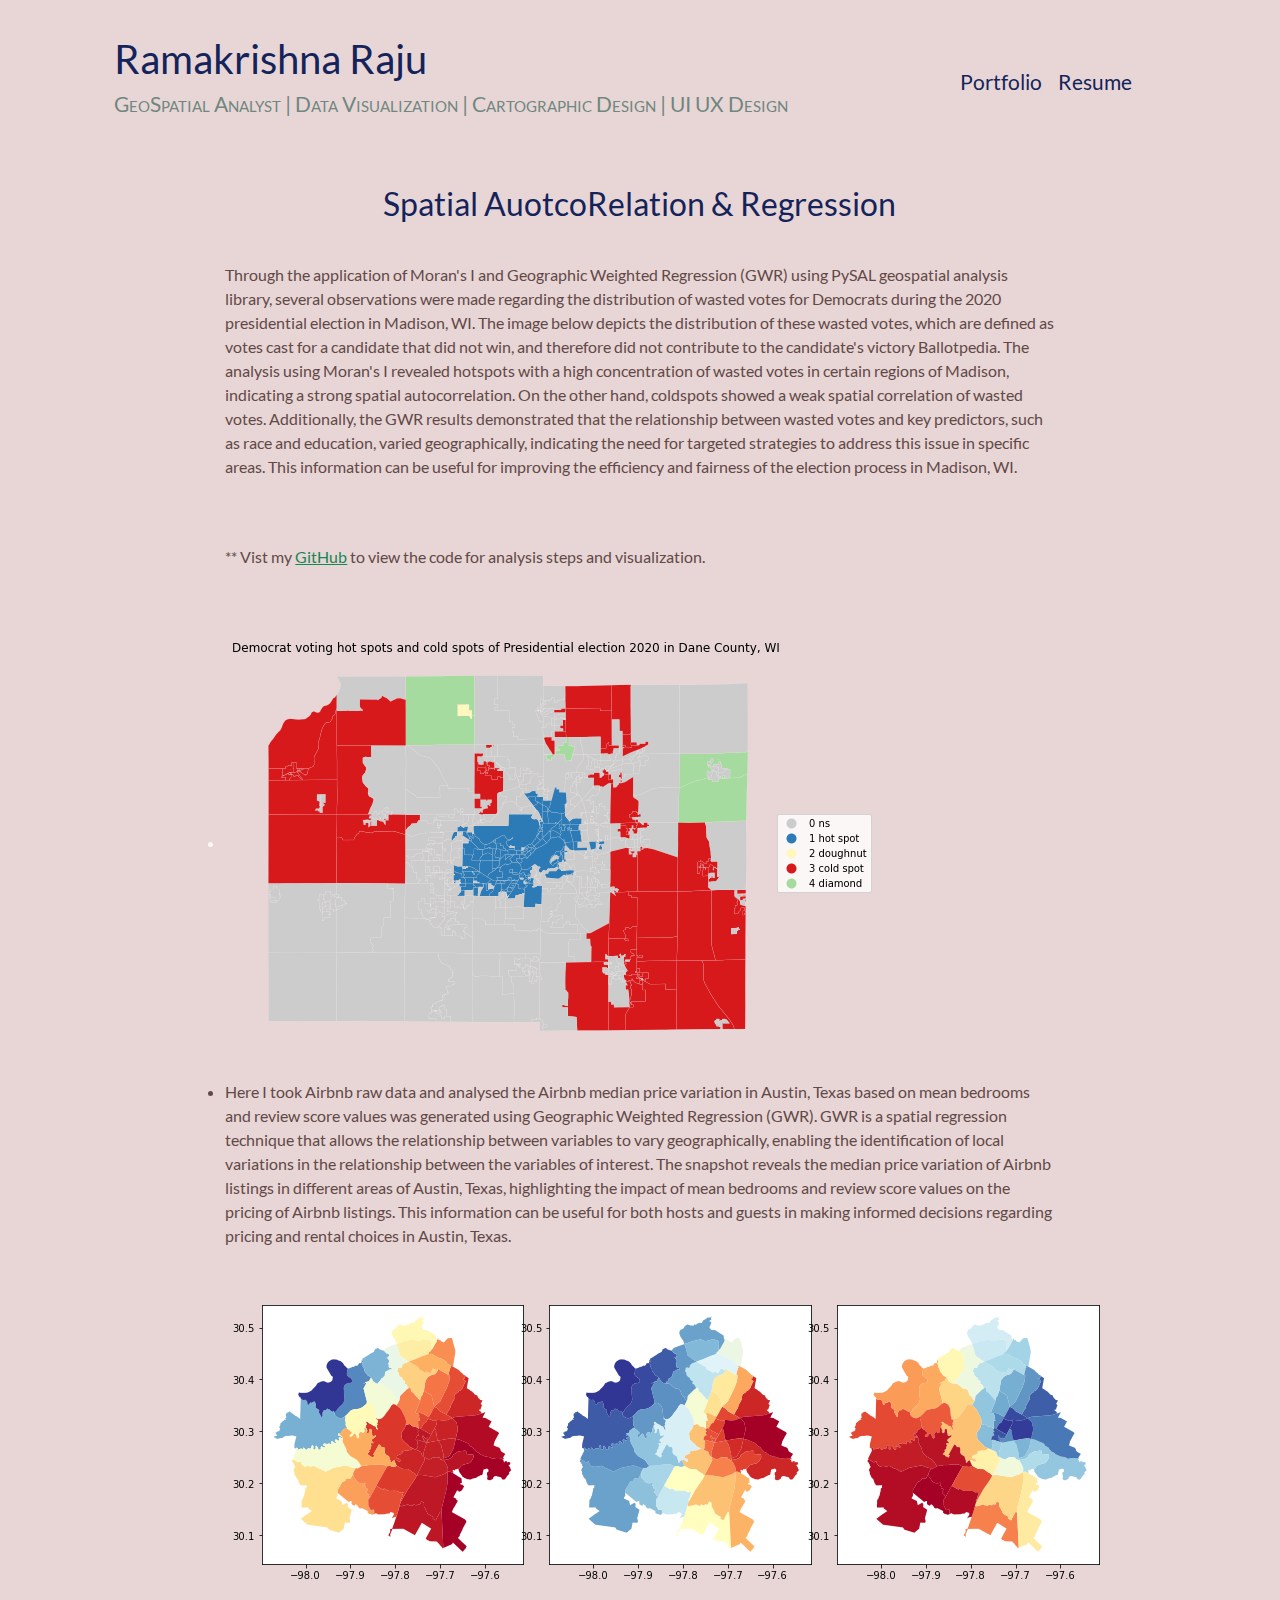
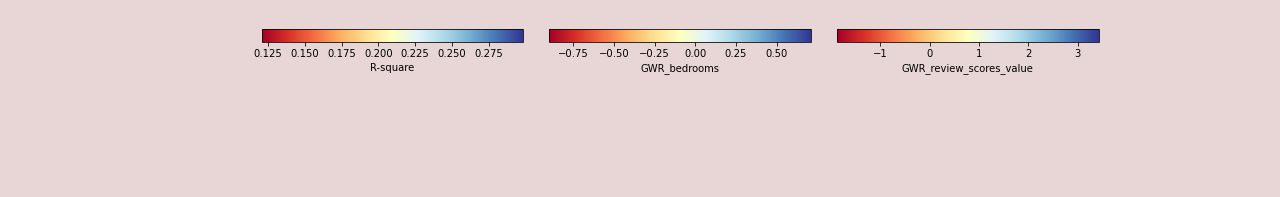
==== airbnb.html @ cafd6435 "New portfolio design" ====
<!DOCTYPE html>
<html lang="en">
    <head>
        <title> Raju Portfolio</title>
        <meta charset="utf-8">
        <meta name="viewport" content="width=device-width, initial-scale=1">
        
        <link rel="stylesheet" href="css/style.css">
        <link rel="stylesheet" href="css/bootstrap.min.css">
    </head>

    <body>
        <div class="body">
            <!-- this is the nav bar -->
            <nav class="navbar navbar-expand-lg navbar-default">
                <div class="container-fluid" id="name-container">
                    <div class="navbar" id="navbarNav">
                        <p class="nav-name">Ramakrishna Raju</p><br><br>
                        <p class="nav-sub">GeoSpatial Analyst | Data Visualization | Cartographic Design | UI UX Design</p>
                    </div>
                    <div>
                        <ul class="navbar-nav ml-auto">
                            <li class="nav-item">
                                <a class="nav-link" href="index.html">Portfolio</a>
                            </li>
                            <li class="nav-item">
                                <a class="nav-link" href="resume.html">Resume</a>
                            </li>
                        </ul>
                    </div>
                </div>
            </nav>  
        
            <!-- this is the content -->
            <div class="container-fluid">
                <div class="row">
                    <div class="col col-lg-2 col-md-2 col-0"></div>
                    <div class="col col-lg-8 col-md-6 col-md-8 col-12 info">
                        <h2 class="map-title" style="text-align: center;"> Spatial AuotcoRelation & Regression</h2>
                        <p class="map-detail">Through the application of Moran's I and Geographic Weighted Regression (GWR) using PySAL geospatial analysis library, several observations were made regarding the distribution of wasted votes for Democrats during the 2020 presidential election in Madison, WI. The image below depicts the distribution of these wasted votes, which are defined as votes cast for a candidate that did not win, and therefore did not contribute to the candidate's victory Ballotpedia.

                            The analysis using Moran's I revealed hotspots with a high concentration of wasted votes in certain regions of Madison, indicating a strong spatial autocorrelation. On the other hand, coldspots showed a weak spatial correlation of wasted votes. Additionally, the GWR results demonstrated that the relationship between wasted votes and key predictors, such as race and education, varied geographically, indicating the need for targeted strategies to address this issue in specific areas. This information can be useful for improving the efficiency and fairness of the election process in Madison, WI. </p>

                        <p class="map-detail"> ** Vist my <a href=" https://github.com/gangaraju09/GeoSpatial_BigData"> GitHub</a> to view the code for analysis steps and visualization.</p>

                        

                        <p >
                            <li><a href="img/Coldspots.png"><img style="width: 800; height: 500;" src="img/Coldspots.png"> </a> </li>

                            <br>

                            <li class="map-detail">
                                Here I took Airbnb raw data and analysed the Airbnb median price variation in Austin, Texas based on mean bedrooms and review score values was generated using Geographic Weighted Regression (GWR). GWR is a spatial regression technique that allows the relationship between variables to vary geographically, enabling the identification of local variations in the relationship between the variables of interest. The snapshot reveals the median price variation of Airbnb listings in different areas of Austin, Texas, highlighting the impact of mean bedrooms and review score values on the pricing of Airbnb listings. This information can be useful for both hosts and guests in making informed decisions regarding pricing and rental choices in Austin, Texas.

                                </li>

                        <p> <a href="img/GWR.png"><img style="width: 500; height: 500;" src="img/GWR.png"> </a> </p>

                        
                        </p>

                    </div>
                    <div class="col col-md-3 col-0"></div>
                </div>
                <div class="row">
                    <div class="col col-lg-1 col-md-1 col-sm-0 col-0">
                    <!--</div>
                    <div class="col col-lg-10 col-md-10 col-sm-12 col-12">
                        <a href="img/visitor_flows_53508.png"><img class="portfolio-image" src="img/visitor_flows_53508.png"></a>
                    </div>-->
                    <div class="col col-lg-1 col-md-1 col-sm-0 col-0">
                    </div>
                </div>
            </div>
        </div>
    </body>
</html>
---- css/style.css ----
/* Stylesheet by Jake Steinberg, Oct. 2022 */

/* universal site styles */

.body {
    background-color: #e8d6d6;
    color: #FAF9F6;
    padding-bottom: 100px;
    
}

.body a {
    color: #198754;
}

.body a:hover {
    color: #CA6702;
}

/* fonts */

@font-face {
    font-family: OpenSans;
    src: url("fonts/OpenSans-VariableFont_wdth,wght.ttf");
    font-style: normal;
 }

@font-face {
    font-family: OpenSansI;
    src: url("fonts/OpenSans-Italic-VariableFont_wdth,wght.ttf");
    font-style: italic;
}

@font-face {
    font-family: lato;
    src: url("fonts/Lato-Regular.ttf");
    font-style: normal;
}

/* index.html, navbar */

#navbarNav {
    width: 800px;
}

.body .nav-link {
    color: #14245b;
    font-size: 16pt;
    font-family: lato;
    
}

.body .nav-link:hover {
    color: #CA6702;
}

.body a.nav-link.active {
    color: #14245b;
}
.body a.nav-link.active:hover {
    color: #CA6702;
}

.nav-name {
    color: #14245b;
    font-size: 30pt;
    margin-bottom: 0;
    margin-top: 10;
    font-family: lato;
}

.nav-sub {
    font-family: lato;
    font-size: 16pt;
    font-variant: small-caps;
    color: #6f877e;
}

#name-container{
    margin-left: 8%;
    padding-bottom: 0;
    padding-top: 1%;
    margin-right: 10%;
    
}

/* on mobile devices */

@media only screen and (min-width: 0px) and (max-width: 576px)  {
    #nav-name{
        display: none;
    }

    #navbarNav{
        width: 330px
    }

    #name-container{
        margin-left: 3%;
    }

    .desktop {
        display: none;
    }

    .mobile{
        display: block !important;
    }

    #amillion .nav-name {
        letter-spacing: 1px !important;
    }

    #amillion h1#deconstruct {
        font-size: 16pt !important;
    }

    #amillion .row.glyph {
        margin-top: 50% !important;
        margin-bottom: 50% !important;
    }

    #amillion #text-pic {
        width: 50% !important;
        margin-left: auto !important;
    }

    #amillion #text-pic-2 {
        margin-right: auto !important;
    }

    #amillion p.amillion-text-pic-2 {
        text-align: left !important;
    }
    
 }

/* index.html, top */

.container #top {
    margin-top: 10px;
    margin-bottom: 40px;
}

.me-box {
    width: 100%;
    height: auto;
    float: left;
    clear: both;
    }
.me-contact {
    width: 100%;
    height: auto;
    float: left;
    clear: both;
    

    }

#me-box img {
    width: 100%
}

#me-text {
	position: relative;
	height: auto;
	float: left;
    color: #FAF9F6;
    font-family: lato;
    padding: 1em;
    padding-bottom: 2em;
}

.about-intro {
    position: relative;
	font-size: 20px;
	line-height: 28px;
	font-weight: 300;
	text-align: left;
	float: left;
	margin: 100px 0px 0px 0px;
    font-family: lato;
    color: rgb(98 73 71);
}

#me-pic {
    position: relative;
	height: auto;
	float: left;
	padding: 0px;
	margin: 0px;
    outline-style: solid;
    outline-width: 0px;
    outline-color: #FAF9F6;
}

/* index.html, portfolio */

.portfolio-title {
    color:#14245b;
    font-family: lato;
    text-align: center;
    border-bottom: 1px solid white;
    padding-bottom: 1em;
    margin-top: 2rem;
    margin-bottom: 2rem;
}

#grid-pic {
    width: 100%;
    outline-style: solid;
    outline-width: 0px;
    outline-color: #FAF9F6;
    transition: transform .3s ease-in-out;
}

#grid-pic:hover {
    transform: rotate(3deg);
}

.grid-item {
    float: left;
    padding: 5%;
}

.card-title {
    text-align: center;
    color: #198754;
    font-family: lato;
    font-size: 14pt;
    padding-top: 1em;
}

/* resume.html */

#resume-item {
    font-family: lato;
    padding-bottom: 20px;
    color: #262421;
}
#contact-item {
    font-family: lato;
    padding-bottom: 30px;
    font-size: 24px;
}


#resume {
    padding-top: 30px;
}

.section {
    font-family: lato;
    margin-top: 0 !important;
    color: #262421;
}

.body hr {
    opacity: 1 ;
}

.date {
    margin-bottom: 5px;
    font-variant: small-caps;
}

.job {
    font-size: 16pt;
    font-weight: bold;
    margin-bottom: 5px;
}

.comp {
    margin-bottom: 5px;
    font-style: italic;
    font-size: 14pt;
    
}

.skills {
    margin-top: 1em;
}

/* portfolio pages */

.map-title {
    font-family: lato;
    padding: 1em;
    color:#14245b;
}

.map-detail {
    font-family: lato;
    padding-bottom: 50px;
    color: rgb(98 73 71);
}

.portfolio-image {
    width: 100%;
    outline-style: solid;
    outline-width: 2px;
    outline-color: #FAF9F6;
}

/* Linkedin */


/* pipeline.html */

#pipeline {
    background-color: #16191E;
}

#pipeline .nav-link {
    font-size: 26pt;
    font-family: Grenze;
    letter-spacing: .5px;
}

#pipeline #name-container {
    padding-top: 0;
    justify-content: center;
}

#pipeline nav.navbar {
    border-bottom: 1px solid rgba(0, 0, 0, 0.5);
    padding: 0;
}

#pipeline #navbarNav {
    justify-content: center;
}

.background-item.pipeline {
    width: 100vw !important;
}

#pipeline a:hover {
    color: #cbcb2c;
}

#pipeline .jump a {
    font-size: 20pt;
    color: #cbcb2c;
    text-decoration: none;
    font-weight: bold;
}

#pipeline .jump a:hover {
    color:#cbcb2cb5
}

.mobile {
    display: none;
}

#pipeline .mobile-text {
    margin: 20%;
    padding-bottom: 100vh;
    text-align: center;
}

.pipeline-text {
    text-align: left;
    color: black;
    font-family: Garamond;
    font-size: 18pt;
    font-weight: 500;
}

.center.title.pipeline h2 {
    font-family: Garamond;
    font-size: 44pt;
    margin-bottom: 20px;
}

.center.title.pipeline {
    filter: drop-shadow(0px 0px 4px black);
}

img#fade-in {
    animation: fadeIn 2s;
    animation-iteration-count: 1;
    -webkit-animation: fadeIn 2s;
    -moz-animation: fadeIn 2s;
    -o-animation: fadeIn 2s;
    -ms-animation: fadeIn 2s;
}

@keyframes fadeIn {
    0% { opacity: 0; }
    100% { opacity: 1; }
}

/* ai2html stuff */
        #g-pipeline-box ,
        #g-pipeline-box .g-artboard {
            margin:0 auto;
        }
        #g-pipeline-box p {
            margin:0;
        }
        #g-pipeline-box .g-aiAbs {
            position:absolute;
        }
        #g-pipeline-box .g-aiImg {
            position:absolute;
            top:0;
            display:block;
            width:100% !important;
        }
        #g-pipeline-box .g-aiSymbol {
            position: absolute;
            box-sizing: border-box;
        }
        #g-pipeline-box .g-aiPointText p { white-space: nowrap; }
        #g-pipeline-Artboard_1 {
            position:relative;
            overflow:hidden;
        }
        #g-pipeline-Artboard_1 p {
            font-weight:500;
            line-height:29px;
            opacity:1;
            letter-spacing:0em;
            font-size:24px;
            text-align:left;
            color:rgb(255,255,255);
            text-transform:none;
            padding-bottom:0;
            padding-top:0;
            mix-blend-mode:normal;
            font-style:normal;
            height:auto;
            position:static;
        }
        #g-pipeline-Artboard_1 .g-pstyle0 {
            font-family:aktiv-grotesk,sans-serif;
            font-style:regular;
            line-height:19px;
            height:19px;
            letter-spacing:0.1em;
            font-size:16px;
            text-align:center;
            text-transform:uppercase;
            color:rgb(224,41,56);
        }
        #g-pipeline-Artboard_1 .g-pstyle1 {
            font-family:aktiv-grotesk,sans-serif;
            font-style:regular;
            line-height:19px;
            height:19px;
            letter-spacing:0.05em;
            font-size:16px;
            color:rgb(203,203,44);
        }
        #g-pipeline-Artboard_1 .g-pstyle2 {
            font-family:aktiv-grotesk,sans-serif;
            font-weight:100;
            font-style:regular;
            line-height:17px;
            height:17px;
            letter-spacing:0.1em;
            font-size:14px;
            color:rgb(200,200,205);
        }
        #g-pipeline-Artboard_1 .g-pstyle3 {
            font-family:aktiv-grotesk,sans-serif;
            font-style:regular;
            line-height:19px;
            height:19px;
            letter-spacing:0.1em;
            font-size:16px;
            text-transform:uppercase;
            color:rgb(224,41,56);
        }
        #g-pipeline-Artboard_1 .g-pstyle4 {
            font-family:aktiv-grotesk,sans-serif;
            font-style:regular;
            line-height:19px;
            height:19px;
            letter-spacing:0.1em;
            font-size:16px;
            text-align:center;
            color:rgb(203,203,44);
        }
        #g-pipeline-Artboard_1 .g-pstyle5 {
            font-family: Mencken;
            font-style:italic;
            line-height:19px;
            height:19px;
            letter-spacing:0.1em;
            font-size:16px;
            color:rgb(200,200,205);
        }

        #g-pipeline-Artboard_1 .g-pstyle6 {
            font-family:Garamond;
            font-style:normal;
            font-weight: 500;
            line-height:auto;
            height:auto;
            letter-spacing:auto;
            font-size:auto;
            color:rgb(200,200,205);
            filter: drop-shadow(0px 0px 4px black);
        }

        #g-lake_superior-box ,
        #g-lake_superior-box .g-artboard {
            margin:0 auto;
        }
        #g-lake_superior-box p {
            margin:0;
        }
        #g-lake_superior-box .g-aiAbs {
            position:absolute;
        }
        #g-lake_superior-box .g-aiImg {
            position:absolute;
            top:0;
            display:block;
            width:100% !important;
        }
        #g-lake_superior-box .g-aiSymbol {
            position: absolute;
            box-sizing: border-box;
        }
        #g-lake_superior-box .g-aiPointText p { white-space: nowrap; }
        #g-lake_superior-Artboard_1 {
            position:relative;
            overflow:hidden;
        }
        #g-lake_superior-Artboard_1 p {
            font-family:aktiv-grotesk,sans-serif;
            font-weight:100;
            font-style:normal;
            line-height:12px;
            height:auto;
            opacity:1;
            letter-spacing:0.1em;
            font-size:10px;
            text-align:left;
            color:rgb(210,210,209);
            text-transform:none;
            padding-bottom:0;
            padding-top:0;
            mix-blend-mode:normal;
            position:static;
        }
        #g-lake_superior-Artboard_1 .g-pstyle0 {
            font-style:regular;
            height:12px;
        }
        #g-lake_superior-Artboard_1 .g-pstyle1 {
            font-style:regular;
            line-height:14px;
            height:14px;
            font-size:12px;
        }
        #g-lake_superior-Artboard_1 .g-pstyle2 {
            font-style:regular;
            height:12px;
            text-align:center;
        }


/* 22map.html */

#amillion {
    background-color: #e6e4db;
    color: #85827e;
    padding-bottom: 100px;
}

#amillion .nav-name {
    color: #a0a6a5;
    font-family: Optima;
    font-weight: bolder;
    text-transform: uppercase;
    letter-spacing: 4px;
}

#amillion .nav-link {
    color: #a0a6a5;
    font-family: Optima;
    font-weight: 500;
    text-transform: uppercase;
    letter-spacing: 3px;
}

#amillion .nav-sub {
    color: #636059;
    font-family: 'Courier New', Courier, monospace;
    font-size: 16pt;
    letter-spacing: 1px;
}

#amillion a {
    color: #262421;
}

#amillion a:hover {
    color: #C72C2B;
}

#amillion-header {
    padding-top: 2em;
}

#amillion .center.title.amillion {
    height: 70vh
}

#amillion .title h1.amillion-title {
    color: #a0a6a5;
    font-family: 'Courier New', Courier, monospace;;
    font-weight: 600;
    text-transform: uppercase;
    letter-spacing: 8px;
    font-size: 50px;
}

#amillion p.amillion-text {
    color: #636059;
    font-family: 'Courier New', Courier, monospace;
    font-size: 16pt;
    text-align: left;
}

#amillion #print {
    padding-top: 30px;
}

#amillion .row.amillion {
    margin-bottom: 30px;
}

#amillion .left{
    padding-right: 40px;
}

#amillion figcaption {
    color: #636059;
    font-family: 'Courier New', Courier, monospace;
    padding-top: 10px;
    text-align: center;
    font-size: 16pt;
}

#amillion h1 {
    color: #a0a6a5;
    font-family: Optima;
    font-weight: bolder;
    text-transform: uppercase;
    letter-spacing: 4px;
    font-size: 28pt;
}

#amillion #color-pic {
    width: 80%;
}

#amillion #text-pic {
    width: 30%;
    display: block;
    margin-left: 66%;
    margin-right: auto;
}

#amillion #text-pic-2 {
    width: 30%;
    display: block;
    margin-left: auto;
    margin-right: 66%;
}

#amillion p.amillion-text-pic-2 {
    color: #636059;
    font-family: 'Courier New', Courier, monospace;
    font-size: 16pt;
    text-align: right;
}

#amillion p.amillion-jump {
    color: #636059;
    font-family: 'Courier New', Courier, monospace;
    font-size: 14pt;
    text-align: center;
}

#amillion .row.glyph {
    margin-top: 25%;
    margin-bottom: 25%;
}

#dude {
    width: 15%;
}

#fireball {
    width: 20%
}

#weed {
    width: 30%
}

#twoface {
    width: 40%
}

#fingers {
    width: 10%
}

#turnblue {
    width: 30%
}

#astuary {
    width: 80%;
}
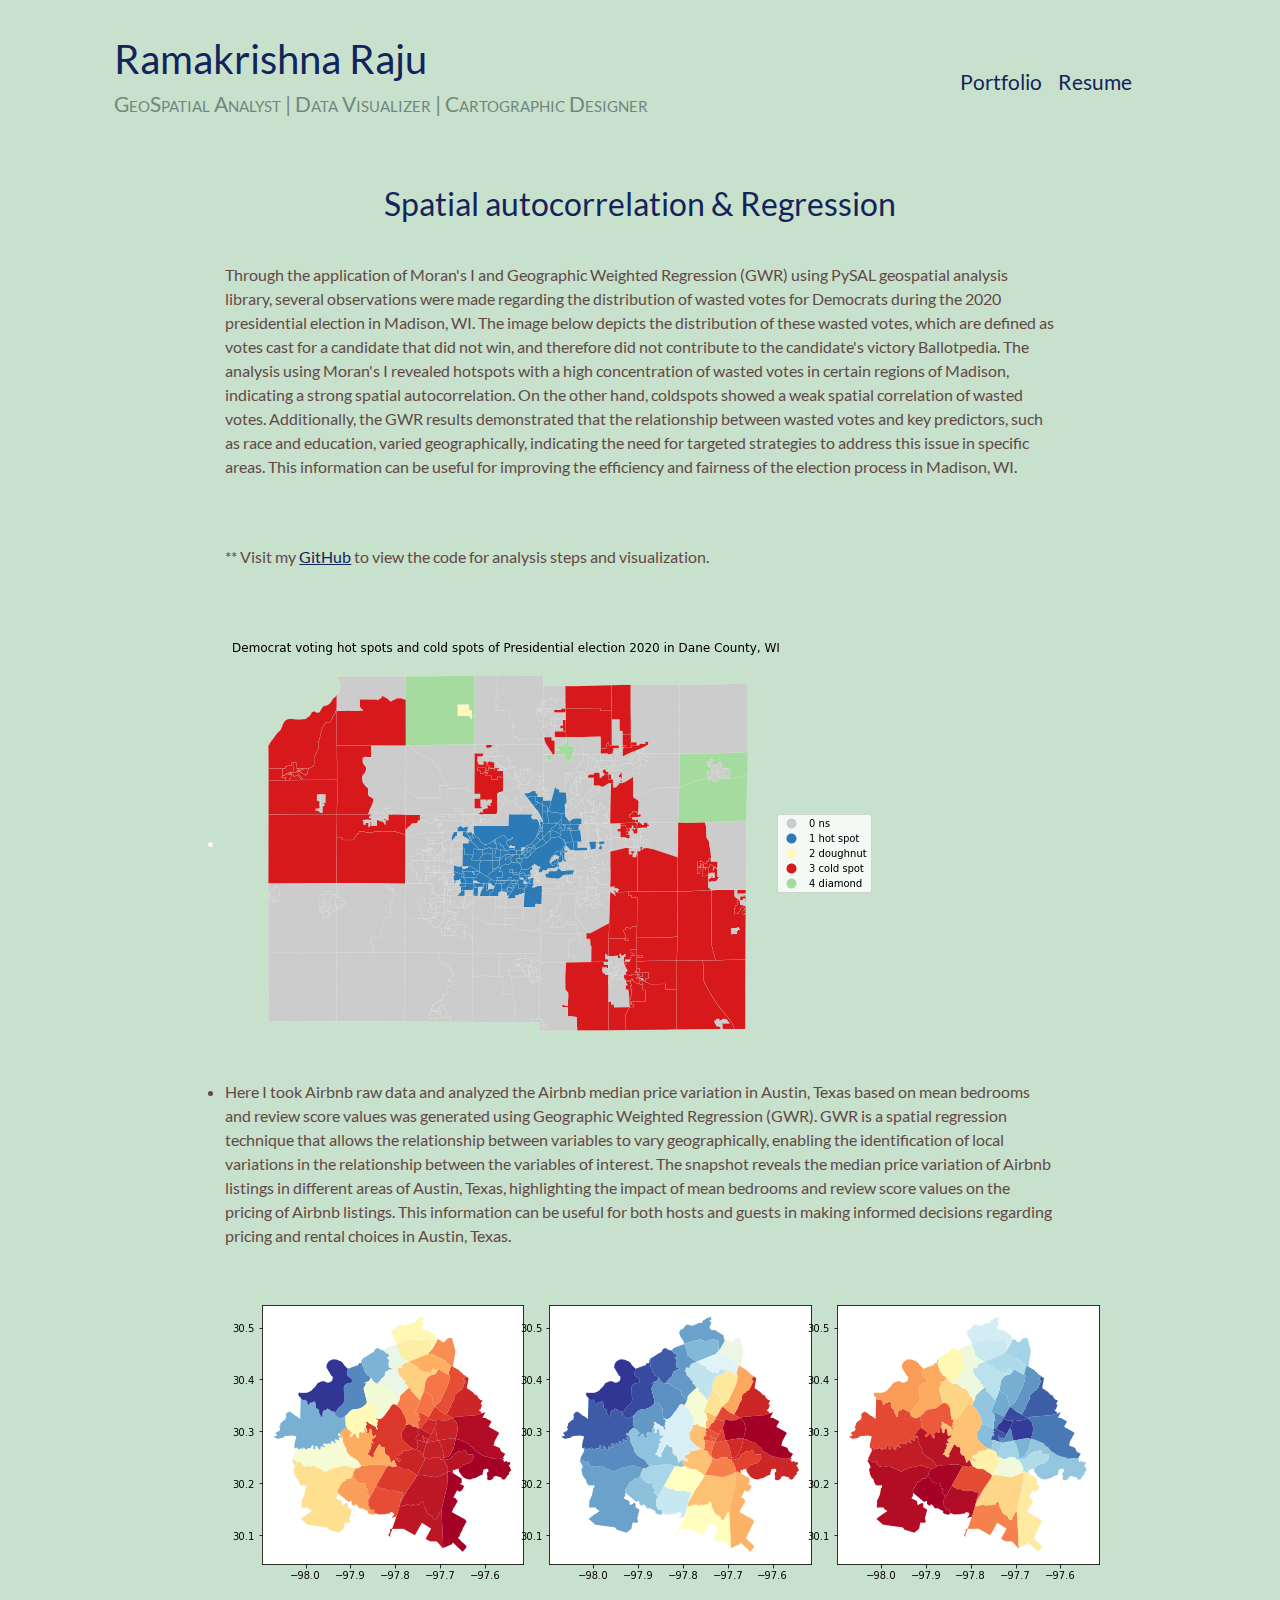
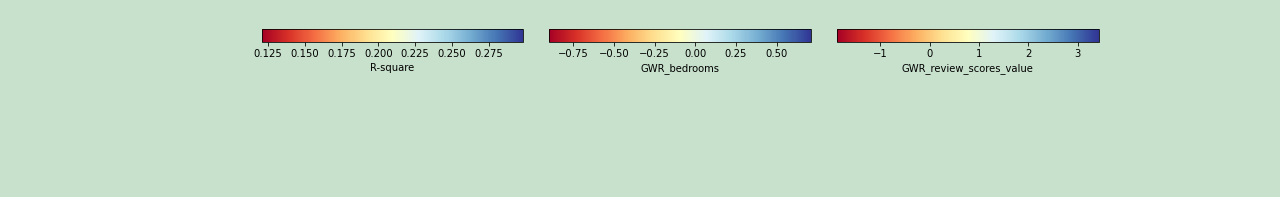
==== commit e8781cec: "Resume design update" ====
--- a/airbnb.html
+++ b/airbnb.html
@@ -16,7 +16,7 @@
                 <div class="container-fluid" id="name-container">
                     <div class="navbar" id="navbarNav">
                         <p class="nav-name">Ramakrishna Raju</p><br><br>
-                        <p class="nav-sub">GeoSpatial Analyst | Data Visualization | Cartographic Design | UI UX Design</p>
+                        <p class="nav-sub">GeoSpatial Analyst | Data Visualizer | Cartographic Designer</p>
                     </div>
                     <div>
                         <ul class="navbar-nav ml-auto">
@@ -36,12 +36,12 @@
                 <div class="row">
                     <div class="col col-lg-2 col-md-2 col-0"></div>
                     <div class="col col-lg-8 col-md-6 col-md-8 col-12 info">
-                        <h2 class="map-title" style="text-align: center;"> Spatial AuotcoRelation & Regression</h2>
+                        <h2 class="map-title" style="text-align: center;"> Spatial autocorrelation & Regression</h2>
                         <p class="map-detail">Through the application of Moran's I and Geographic Weighted Regression (GWR) using PySAL geospatial analysis library, several observations were made regarding the distribution of wasted votes for Democrats during the 2020 presidential election in Madison, WI. The image below depicts the distribution of these wasted votes, which are defined as votes cast for a candidate that did not win, and therefore did not contribute to the candidate's victory Ballotpedia.
 
                             The analysis using Moran's I revealed hotspots with a high concentration of wasted votes in certain regions of Madison, indicating a strong spatial autocorrelation. On the other hand, coldspots showed a weak spatial correlation of wasted votes. Additionally, the GWR results demonstrated that the relationship between wasted votes and key predictors, such as race and education, varied geographically, indicating the need for targeted strategies to address this issue in specific areas. This information can be useful for improving the efficiency and fairness of the election process in Madison, WI. </p>
 
-                        <p class="map-detail"> ** Vist my <a href=" https://github.com/gangaraju09/GeoSpatial_BigData"> GitHub</a> to view the code for analysis steps and visualization.</p>
+                        <p class="map-detail"> ** Visit my <a href=" https://github.com/gangaraju09/GeoSpatial_BigData"> GitHub</a> to view the code for analysis steps and visualization.</p>
 
                         
 
@@ -51,7 +51,7 @@
                             <br>
 
                             <li class="map-detail">
-                                Here I took Airbnb raw data and analysed the Airbnb median price variation in Austin, Texas based on mean bedrooms and review score values was generated using Geographic Weighted Regression (GWR). GWR is a spatial regression technique that allows the relationship between variables to vary geographically, enabling the identification of local variations in the relationship between the variables of interest. The snapshot reveals the median price variation of Airbnb listings in different areas of Austin, Texas, highlighting the impact of mean bedrooms and review score values on the pricing of Airbnb listings. This information can be useful for both hosts and guests in making informed decisions regarding pricing and rental choices in Austin, Texas.
+                                Here I took Airbnb raw data and analyzed the Airbnb median price variation in Austin, Texas based on mean bedrooms and review score values was generated using Geographic Weighted Regression (GWR). GWR is a spatial regression technique that allows the relationship between variables to vary geographically, enabling the identification of local variations in the relationship between the variables of interest. The snapshot reveals the median price variation of Airbnb listings in different areas of Austin, Texas, highlighting the impact of mean bedrooms and review score values on the pricing of Airbnb listings. This information can be useful for both hosts and guests in making informed decisions regarding pricing and rental choices in Austin, Texas.
 
                                 </li>
 
--- a/css/style.css
+++ b/css/style.css
@@ -3,14 +3,14 @@
 /* universal site styles */
 
 .body {
-    background-color: #e8d6d6;
+    background-color:/* #e8d6d6*/ #c8e1cc;
     color: #FAF9F6;
     padding-bottom: 100px;
     
 }
 
 .body a {
-    color: #198754;
+    color: #14245b;
 }
 
 .body a:hover {
@@ -143,8 +143,8 @@
 }
 
 .me-box {
-    width: 100%;
-    height: auto;
+    width: 200px;
+    height: 100px;
     float: left;
     clear: both;
     }
@@ -178,17 +178,19 @@
 	font-weight: 300;
 	text-align: left;
 	float: left;
-	margin: 100px 0px 0px 0px;
+	/*margin: 100px 0px 0px 0px;*/
     font-family: lato;
     color: rgb(98 73 71);
 }
 
 #me-pic {
     position: relative;
-	height: auto;
+	height: 250px;
+    width: 250px;
 	float: left;
 	padding: 0px;
 	margin: 0px;
+    
     outline-style: solid;
     outline-width: 0px;
     outline-color: #FAF9F6;
@@ -202,7 +204,7 @@
     text-align: center;
     border-bottom: 1px solid white;
     padding-bottom: 1em;
-    margin-top: 2rem;
+    /*margin-top: 2rem;*/
     margin-bottom: 2rem;
 }
 
